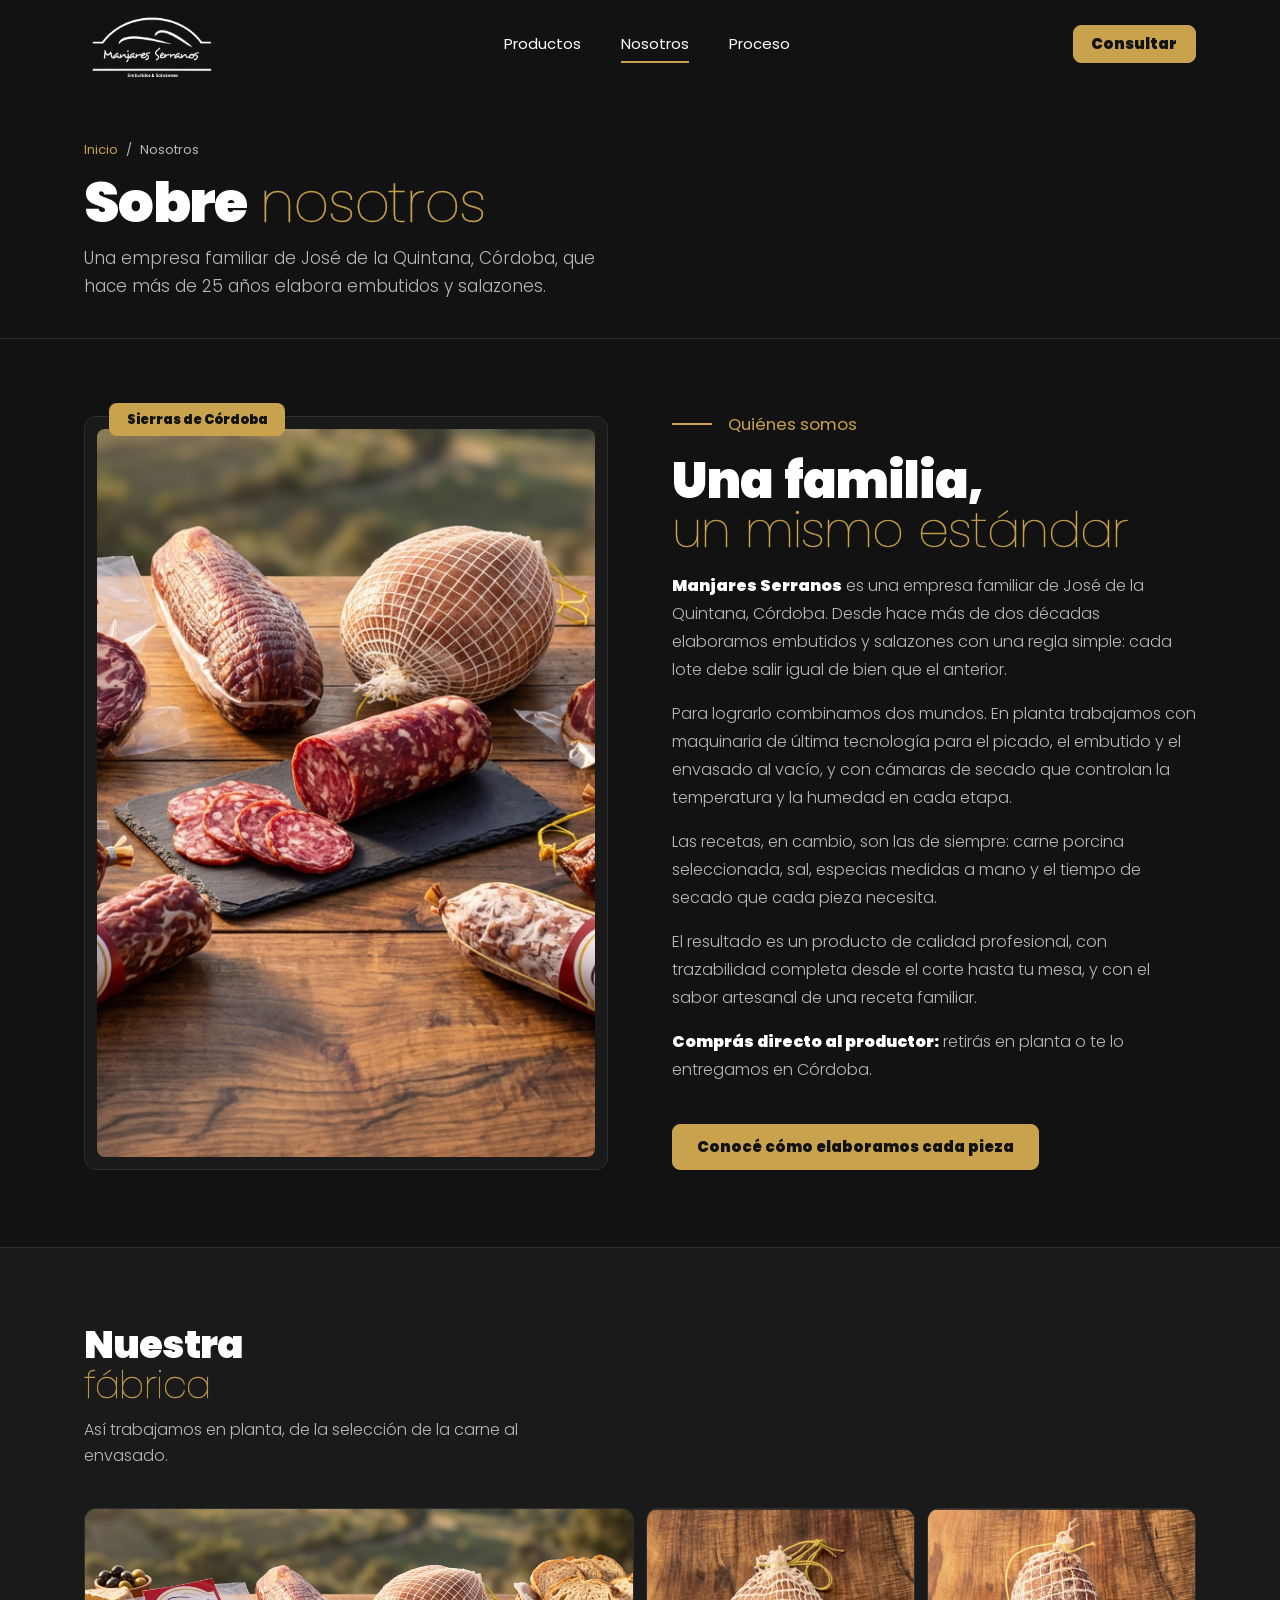
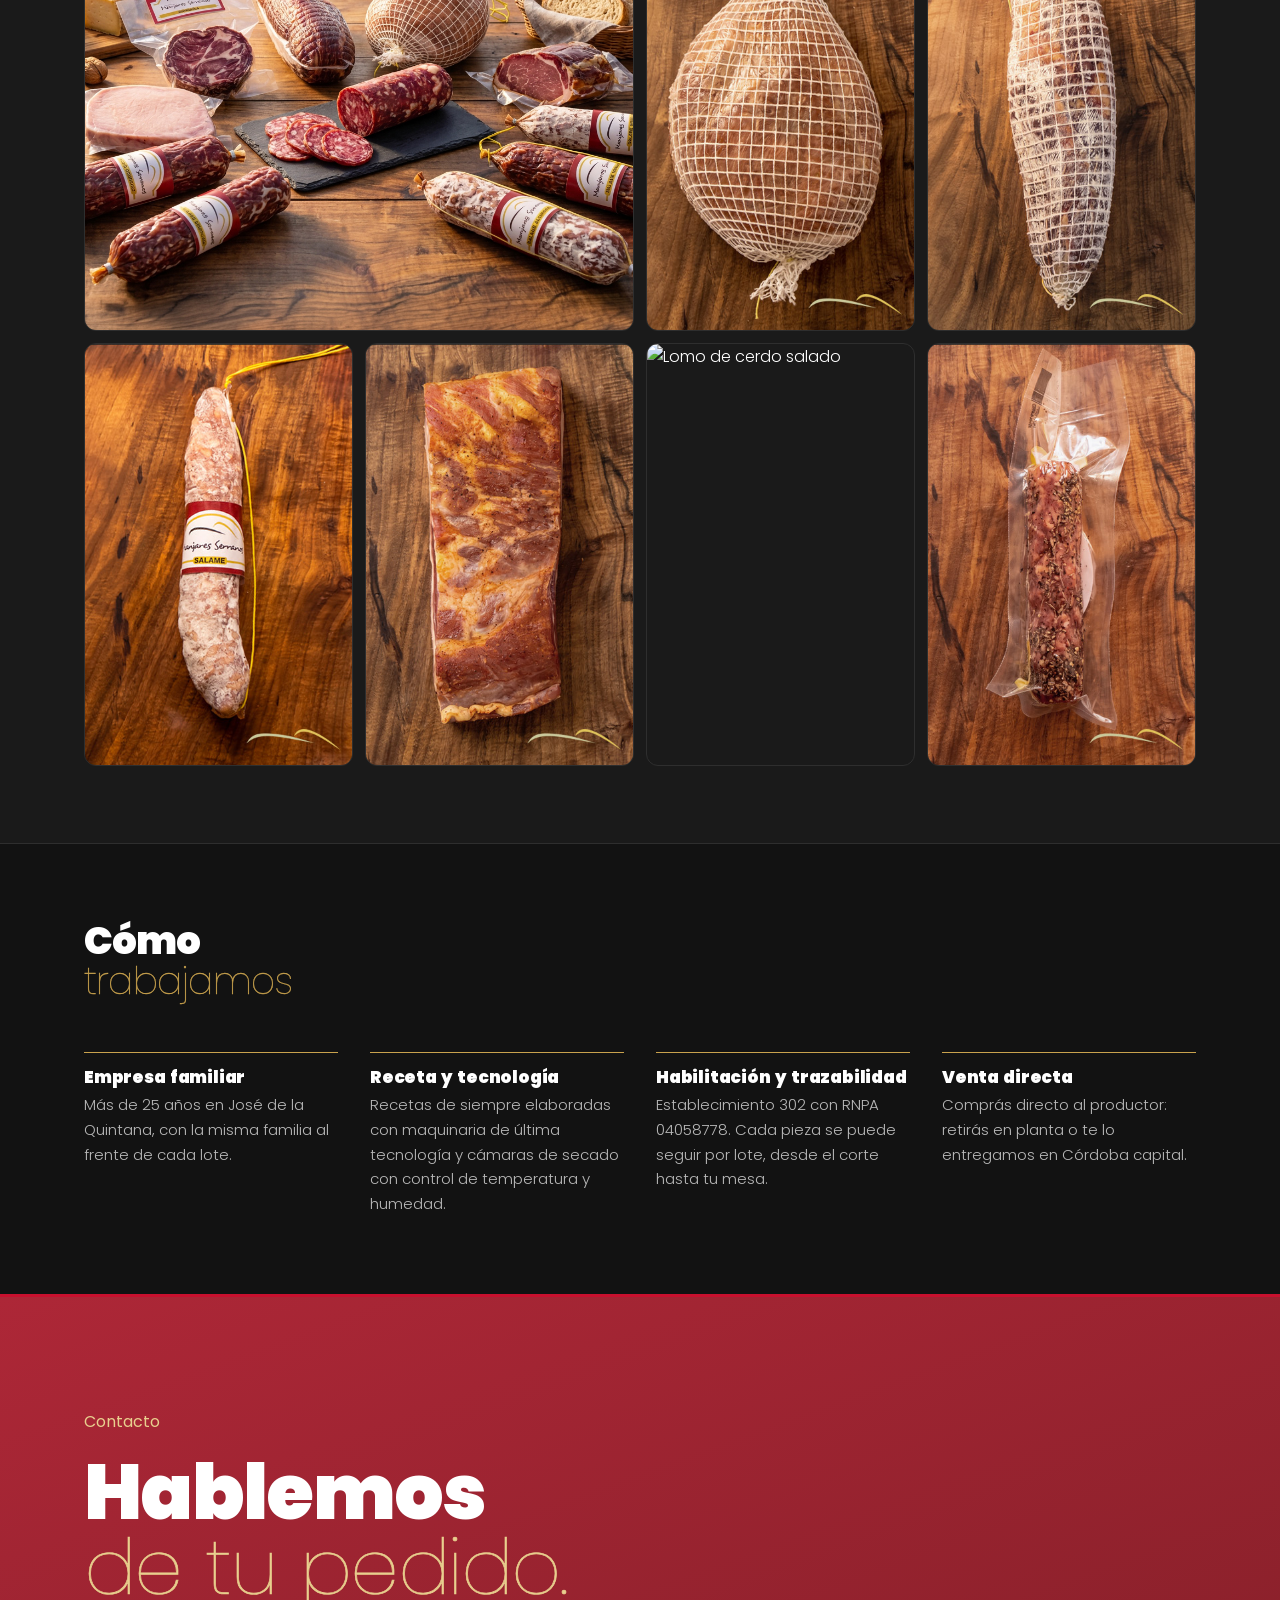
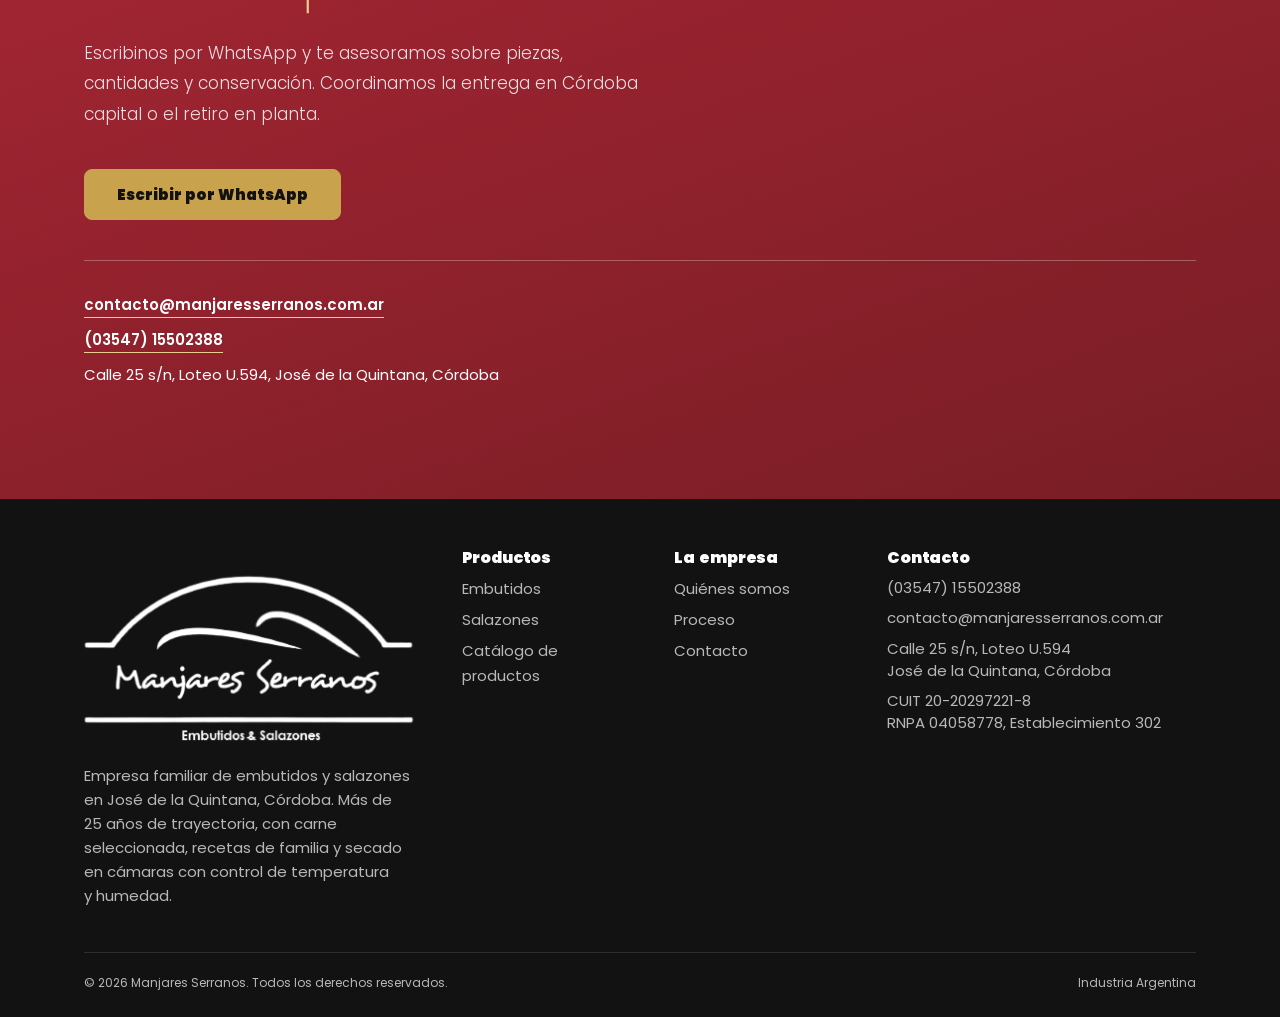
==== nosotros.html @ 12a63a14 "Subir la versión nueva del sitio desde la carpeta local Página Nosotros nueva, ventana de detalle de" ====
<!DOCTYPE html>
<html lang="es-AR">
<head>
    <meta charset="UTF-8">
    <meta name="viewport" content="width=device-width, initial-scale=1.0">
    <meta name="theme-color" content="#121212">
    <title>Nosotros — Manjares Serranos</title>
    <meta name="description" content="Manjares Serranos es una empresa familiar de José de la Quintana, Córdoba, que elabora embutidos y salazones con recetas de familia y maquinaria de última tecnología.">
    <meta property="og:title" content="Nosotros — Manjares Serranos">
    <meta property="og:description" content="Empresa familiar de embutidos y salazones en José de la Quintana, Córdoba. Más de 25 años de trayectoria.">
    <meta property="og:type" content="website">
    <meta property="og:url" content="https://manjaresserranos.com.ar/nosotros.html">
    <meta property="og:locale" content="es_AR">
    <meta name="twitter:card" content="summary_large_image">
    <link rel="canonical" href="https://manjaresserranos.com.ar/nosotros.html">
    <link rel="icon" href="img/logo.png">
    <link rel="preconnect" href="https://fonts.googleapis.com">
    <link rel="preconnect" href="https://fonts.gstatic.com" crossorigin>
    <link href="https://fonts.googleapis.com/css2?family=Poppins:wght@100;200;300;400;900&display=swap" rel="stylesheet">
    <link rel="stylesheet" href="css/style.css">
</head>
<body>
    <a href="#main" class="skip-link">Ir al contenido</a>

    <header class="site-header" id="header">
        <div class="wrap header-inner">
            <a href="index.html" class="header-logo" aria-label="Manjares Serranos, inicio">
                <img src="img/logo.png" alt="Manjares Serranos" width="121" height="64">
            </a>
            <nav class="header-nav" aria-label="Principal">
                <a href="productos.html" class="nav-link">Productos</a>
                <a href="nosotros.html" class="nav-link" aria-current="page">Nosotros</a>
                <a href="proceso.html" class="nav-link">Proceso</a>
            </nav>
            <a href="https://wa.me/54354715502388" class="btn header-cta" target="_blank" rel="noopener">Consultar</a>
            <button class="menu-toggle" id="menuToggle" aria-label="Abrir menú" aria-expanded="false" aria-controls="mobileNav">
                <span></span><span></span><span></span>
            </button>
        </div>
    </header>

    <nav class="mobile-nav" id="mobileNav" aria-label="Menú móvil">
        <a href="productos.html" class="mobile-nav-link">Productos</a>
        <a href="nosotros.html" class="mobile-nav-link">Nosotros</a>
        <a href="proceso.html" class="mobile-nav-link">Proceso</a>
        <a href="https://wa.me/54354715502388" class="btn btn-gold" target="_blank" rel="noopener">Consultar por WhatsApp</a>
    </nav>

    <main id="main">
        <section class="page-head">
            <div class="wrap">
                <nav class="crumbs" aria-label="Ruta"><a href="index.html">Inicio</a><span aria-hidden="true">/</span><span>Nosotros</span></nav>
                <h1>Sobre <span class="t">nosotros</span></h1>
                <p>Una empresa familiar de José de la Quintana, Córdoba, que hace más de 25 años elabora embutidos y salazones.</p>
            </div>
        </section>

        <section class="section" aria-labelledby="about-title">
            <div class="wrap about">
                <div class="about-photo"><img src="img/home-sin-logo.jpg" alt="Selección de embutidos y salazones Manjares Serranos sobre una mesa de madera" loading="lazy" width="1376" height="768"><span class="about-badge">Sierras de Córdoba</span></div>
                <div class="about-copy">
                    <span class="about-label">Quiénes somos</span>
                    <h2 id="about-title">Una familia, <span class="t">un mismo estándar</span></h2>
                    <p><strong>Manjares Serranos</strong> es una empresa familiar de José de la Quintana, Córdoba. Desde hace más de dos décadas elaboramos embutidos y salazones con una regla simple: cada lote debe salir igual de bien que el anterior.</p>
                    <p>Para lograrlo combinamos dos mundos. En planta trabajamos con maquinaria de última tecnología para el picado, el embutido y el envasado al vacío, y con cámaras de secado que controlan la temperatura y la humedad en cada etapa.</p>
                    <p>Las recetas, en cambio, son las de siempre: carne porcina seleccionada, sal, especias medidas a mano y el tiempo de secado que cada pieza necesita.</p>
                    <p>El resultado es un producto de calidad profesional, con trazabilidad completa desde el corte hasta tu mesa, y con el sabor artesanal de una receta familiar.</p>
                    <p><strong>Comprás directo al productor:</strong> retirás en planta o te lo entregamos en Córdoba.</p>
                    <a href="proceso.html" class="text-link">Conocé cómo elaboramos cada pieza</a>
                </div>
            </div>
        </section>
        </section>

        <section class="section stages-band" aria-labelledby="fab-title">
            <div class="wrap">
                <div class="section-head">
                    <h2 id="fab-title">Nuestra <span class="t">fábrica</span></h2>
                    <p>Así trabajamos en planta, de la selección de la carne al envasado.</p>
                </div>
                <ul class="gallery">
                    <li class="gallery-wide"><img src="img/home-sin-logo.jpg" alt="Mesa con salames, bondiola, jamón y lomo de Manjares Serranos" loading="lazy" width="1376" height="768"></li>
                    <li><img src="img/Jamoncito-crudo-serrano.jpg" alt="Jamoncito crudo serrano en red" loading="lazy" width="400" height="631"></li>
                    <li><img src="img/Bondiola-en-red.jpg" alt="Bondiola de cerdo en red" loading="lazy" width="400" height="631"></li>
                    <li><img src="img/Salame-tripa-de-vaca.jpg" alt="Salames en tripa natural" loading="lazy" width="400" height="631"></li>
                    <li><img src="img/Panceta-en-plancha.jpg" alt="Panceta en plancha" loading="lazy" width="400" height="631"></li>
                    <li><img src="img/lomo-salado.jpg" alt="Lomo de cerdo salado" loading="lazy" width="400" height="631"></li>
                    <li><img src="img/Salame-aromatizado-Pimienta.jpg" alt="Salame aromatizado con pimienta" loading="lazy" width="400" height="631"></li>
                </ul>
            </div>
        </section>

        <section class="section" aria-labelledby="val-title">
            <div class="wrap">
                <div class="section-head"><h2 id="val-title">Cómo <span class="t">trabajamos</span></h2></div>
                <div class="reasons reasons-four">
                    <article class="reason"><h3>Empresa familiar</h3><p>Más de 25 años en José de la Quintana, con la misma familia al frente de cada lote.</p></article>
                    <article class="reason"><h3>Receta y tecnología</h3><p>Recetas de siempre elaboradas con maquinaria de última tecnología y cámaras de secado con control de temperatura y humedad.</p></article>
                    <article class="reason"><h3>Habilitación y trazabilidad</h3><p>Establecimiento 302 con RNPA 04058778. Cada pieza se puede seguir por lote, desde el corte hasta tu mesa.</p></article>
                    <article class="reason"><h3>Venta directa</h3><p>Comprás directo al productor: retirás en planta o te lo entregamos en Córdoba capital.</p></article>
                </div>
            </div>
        </section>

        <section class="cta" id="contacto" aria-labelledby="cta-title">
            <div class="wrap">
                <div>
                    <p class="cta-label">Contacto</p>
                    <h2 id="cta-title">Hablemos <span class="t">de tu pedido.</span></h2>
                    <p class="cta-text">Escribinos por WhatsApp y te asesoramos sobre piezas, cantidades y conservación. Coordinamos la entrega en Córdoba capital o el retiro en planta.</p>
                    <a href="https://wa.me/54354715502388" class="btn" target="_blank" rel="noopener">Escribir por WhatsApp</a>
                </div>
                <address class="cta-contact">
                    <a href="mailto:contacto@manjaresserranos.com.ar">contacto@manjaresserranos.com.ar</a>
                    <a href="tel:+54354715502388">(03547) 15502388</a>
                    <span>Calle 25 s/n, Loteo U.594, José de la Quintana, Córdoba</span>
                </address>
            </div>
        </section>
    </main>

    <footer class="site-footer">
        <div class="wrap">
            <div class="footer-grid">
                <div class="footer-brand">
                    <img src="img/logo.png" alt="Manjares Serranos" class="footer-logo" width="159" height="84">
                    <p>Empresa familiar de embutidos y salazones en José de la Quintana, Córdoba. Más de 25 años de trayectoria, con carne seleccionada, recetas de familia y secado en cámaras con control de temperatura y humedad.</p>
                </div>
                <div>
                    <h2 class="footer-title">Productos</h2>
                    <div class="footer-links">
                        <a href="productos.html#embutidos">Embutidos</a>
                        <a href="productos.html#salazones">Salazones</a>
                        <a href="productos.html">Catálogo de productos</a>
                    </div>
                </div>
                <div>
                    <h2 class="footer-title">La empresa</h2>
                    <div class="footer-links">
                        <a href="nosotros.html">Quiénes somos</a>
                        <a href="proceso.html">Proceso</a>
                        <a href="#contacto">Contacto</a>
                    </div>
                </div>
                <div>
                    <h2 class="footer-title">Contacto</h2>
                    <div class="footer-data">
                        <span>(03547) 15502388</span>
                        <span>contacto@manjaresserranos.com.ar</span>
                        <span>Calle 25 s/n, Loteo U.594<br>José de la Quintana, Córdoba</span>
                        <span>CUIT 20-20297221-8<br>RNPA 04058778, Establecimiento 302</span>
                        <!-- Data Fiscal de ARCA (ex AFIP): reemplazar CODIGO por el del formulario F.960 y descomentar
                        <a href="http://qr.afip.gob.ar/?qr=CODIGO" target="_F960AFIPInfo" rel="noopener" class="data-fiscal"><img src="http://www.afip.gob.ar/images/f960/DATAWEB.jpg" alt="Data Fiscal de ARCA" width="60" height="82" loading="lazy"></a> -->
                    </div>
                </div>
            </div>
            <div class="footer-bottom">
                <span>© 2026 Manjares Serranos. Todos los derechos reservados.</span>
                <span>Industria Argentina</span>
            </div>
        </div>
    </footer>

    <script src="js/main.js"></script>
</body>
</html>
---- css/style.css ----
/* Manjares Serranos: moderno, minimalista, de líneas rectas.
   Poppins Black contra Thin. Negro y dorado; rojo y bordó como secundarios. */
:root{
    --black:#121212;
    --ink:#1A1A1A;
    --white:#FFFFFF;
    --gray:#B8B8B8;
    --line:#2E2E2E;
    --gold:#C9A24D;
    --gold-light:#E8CF8E;
    --red:#C8102E;
    --bordo:#6B0F1F;

    --font:'Poppins','Segoe UI',system-ui,sans-serif;
    --gutter:1.25rem;
    --wide:1240px;
    --header:88px;--radius:8px;--peek:1.75rem;
    --section:clamp(3.25rem,6vw,5.5rem);
}
@media(min-width:768px){:root{--gutter:2.5rem}}
@media(min-width:1280px){:root{--gutter:4rem}}

*,*::before,*::after{box-sizing:border-box;margin:0;padding:0;border-radius:0}
html{scroll-behavior:smooth;background:var(--black);-webkit-text-size-adjust:100%}
body{font-family:var(--font);font-size:1rem;font-weight:300;line-height:1.65;color:var(--white);background:var(--black);-webkit-font-smoothing:antialiased}
body.menu-open{overflow:hidden}
img{display:block;max-width:100%;height:auto}
a{color:inherit;text-decoration:none}
button{font:inherit;color:inherit;background:none;border:0;cursor:pointer}
ul,ol{list-style:none}
h1,h2,h3{font-weight:900;line-height:1.04;letter-spacing:-.022em;word-spacing:.09em}
h2{font-size:clamp(1.5rem,3vw,2.5rem)}
/* Contraste tipográfico: Thin en dorado junto a Black */
.t{font-weight:200;color:var(--gold);letter-spacing:-.02em;word-spacing:.04em}
h2 .t{display:block}
@media(min-width:768px){.t{font-weight:100}}
::selection{background:var(--gold);color:var(--black)}
:focus-visible{outline:2px solid var(--gold);outline-offset:2px}
[id]{scroll-margin-top:calc(var(--header) + 4rem)}

.wrap{width:100%;max-width:var(--wide);margin-inline:auto;padding-inline:var(--gutter)}
.sr-only{position:absolute;width:1px;height:1px;padding:0;margin:-1px;overflow:hidden;clip:rect(0,0,0,0);border:0}
.skip-link{position:absolute;left:1rem;top:-4rem;z-index:2000;padding:.7rem 1.1rem;background:var(--gold);color:var(--black);font-weight:900}
.skip-link:focus{top:1rem}

/* Botones */
.btn{display:inline-flex;align-items:center;justify-content:center;min-height:2.875rem;padding:.6rem 1.5rem;border:1px solid var(--white);border-radius:var(--radius);font-size:.9375rem;font-weight:400;line-height:1.1;text-align:center;transition:background-color .15s,color .15s,border-color .15s}
.btn:hover{background:var(--white);color:var(--black)}
.btn-gold{background:var(--gold);border-color:var(--gold);color:var(--black);font-weight:900}
.btn-gold:hover{background:var(--white);border-color:var(--white)}
.btn-line{background:var(--red);border-color:var(--red);color:var(--white);font-weight:900}
.btn-line:hover{border-color:var(--white)}
.text-link{display:inline-flex;align-items:center;justify-content:center;min-height:2.875rem;padding:.6rem 1.5rem;border:1px solid var(--gold);border-radius:var(--radius);background:var(--gold);color:var(--black);font-size:.9375rem;font-weight:900;line-height:1.1;text-align:center;transition:background-color .15s,color .15s}
.text-link:hover{background:var(--white);border-color:var(--white);color:var(--black)}

/* Cabecera */
.site-header{position:fixed;inset:0 0 auto;z-index:1000;color:var(--white);border-bottom:1px solid transparent}
.site-header.scrolled,body.menu-open .site-header{background:var(--black);border-bottom-color:var(--line)}
.header-inner{display:flex;align-items:center;gap:2rem;height:var(--header)}
.header-logo{flex:none;display:block}
.header-logo img{height:72px;width:auto;filter:brightness(0) invert(1)}
.header-nav{display:none;gap:2.5rem;margin-inline:auto}
.nav-link{position:relative;padding:.4rem 0;color:var(--white);font-size:.9375rem;font-weight:400}
.nav-link::after{content:'';position:absolute;inset:auto 0 0;height:2px;background:var(--gold);transform:scaleX(0);transform-origin:left;transition:transform .15s}
.nav-link:hover::after,.nav-link[aria-current]::after{transform:scaleX(1)}
.header-cta{display:none;min-height:2.375rem;padding-inline:1.1rem;border-color:var(--gold);background:var(--gold);color:var(--black);font-weight:900}
.header-cta:hover{background:var(--white);border-color:var(--white);color:var(--black)}
.menu-toggle{display:flex;flex-direction:column;justify-content:center;gap:6px;width:48px;height:48px;margin-left:auto;padding:0 10px}
.menu-toggle span{display:block;height:2px;background:var(--white);transition:transform .2s,opacity .15s}
.menu-toggle[aria-expanded="true"] span:nth-child(1){transform:translateY(8px) rotate(45deg)}
.menu-toggle[aria-expanded="true"] span:nth-child(2){opacity:0}
.menu-toggle[aria-expanded="true"] span:nth-child(3){transform:translateY(-8px) rotate(-45deg)}
@media(min-width:900px){
    .header-nav{display:flex}
    .header-cta{display:inline-flex}
    .menu-toggle{display:none}
}
.mobile-nav{position:fixed;inset:0;z-index:999;display:flex;flex-direction:column;padding:calc(var(--header) + 1.5rem) var(--gutter) 2rem;background:var(--black);overflow-y:auto;visibility:hidden}
.mobile-nav.active{visibility:visible}
.mobile-nav-link{padding:1rem 0;border-bottom:1px solid var(--line);font-size:1.375rem;font-weight:900;letter-spacing:-.02em;word-spacing:.08em;line-height:1.1}
.mobile-nav .btn{margin-top:2rem}
@media(min-width:900px){.mobile-nav{display:none}}

/* Portada */
.hero{position:sticky;top:0;isolation:isolate;display:flex;flex-direction:column;justify-content:center;height:100vh;height:100svh;min-height:30rem;background:var(--black)}
@media(max-height:480px){.hero{position:relative}}
.hero-photo{position:absolute;inset:0;z-index:-1;overflow:hidden}
.hero-photo img{position:absolute;inset:0;width:100%;height:100%;max-width:none;object-fit:cover;object-position:58% top;will-change:transform}
.hero-photo::after{content:'';position:absolute;inset:0;background:linear-gradient(180deg,rgba(0,0,0,.72) 0,rgba(0,0,0,0) 150px),radial-gradient(ellipse 62% 55% at 26% 54%,rgba(0,0,0,.72) 0,rgba(0,0,0,.35) 60%,rgba(0,0,0,0) 100%),linear-gradient(180deg,rgba(0,0,0,0) 50%,rgba(0,0,0,.85) 100%)}
@media(max-width:767px){.hero-photo::after{background:linear-gradient(180deg,rgba(0,0,0,.72) 0,rgba(0,0,0,0) 120px),radial-gradient(ellipse 110% 42% at 30% 50%,rgba(0,0,0,.72) 0,rgba(0,0,0,.35) 65%,rgba(0,0,0,0) 100%),linear-gradient(180deg,rgba(0,0,0,0) 48%,rgba(0,0,0,.9) 100%)}}
.hero-copy{flex:none;padding-block:calc(var(--header) + 1rem) calc(var(--peek) + 1.5rem);will-change:transform}
/* Todo lo que sigue a la portada sube por encima como una tarjeta */
.sheet{position:relative;z-index:2;margin-top:calc(var(--peek) * -1);border-radius:1.5rem 1.5rem 0 0;background:var(--black)}
.hero-title{font-size:clamp(1.6rem,8vw,2.75rem);line-height:1;letter-spacing:-.03em;text-shadow:0 2px 28px rgba(0,0,0,.55)}
@media(min-width:768px){.hero-title{font-size:clamp(3.25rem,6.4vw,5.75rem)}}
.hero-title span{display:block}
.hero-foot{margin-top:clamp(1.5rem,2.6vw,2.25rem)}
.hero-actions{display:flex;flex-wrap:wrap;gap:.625rem}

/* Secciones */
.section{padding-block:var(--section)}
/* Hojas: la sección actual queda quieta y la siguiente se desliza por encima */
.stack{position:sticky;top:0;background:var(--black);border-radius:1.5rem 1.5rem 0 0}
.stack+.stack{border-top:1px solid var(--line);box-shadow:0 -20px 40px rgba(0,0,0,.6)}
#destacados{z-index:1}
#variedades{z-index:2}
#nosotros{z-index:3}
#contacto{z-index:4}
/* En compu cada hoja entra entera en la pantalla: arriba deja lugar al menú */
@media(min-width:768px){.stack.section{padding-block:calc(var(--header) + 2.5rem) 2.5rem}}
.section-head{display:grid;gap:.75rem;margin-bottom:clamp(1.5rem,3vw,2.5rem)}
.section-head p{max-width:30rem;color:var(--gray)}

/* Productos: grilla de líneas rectas */
.products{display:grid;grid-template-columns:repeat(2,minmax(0,1fr));gap:.75rem}
@media(min-width:720px){.products{grid-template-columns:repeat(3,minmax(0,1fr))}}
@media(min-width:1140px){.products{grid-template-columns:repeat(4,minmax(0,1fr))}}
.product{position:relative;display:flex;flex-direction:column;background:var(--black);border:1px solid var(--line);border-radius:calc(var(--radius) + 4px);transition:border-color .15s}
.product:hover,.product:focus-within{z-index:1;border-color:var(--gold)}
.product-media{position:relative}
.product-photo{position:relative;container-type:inline-size;margin:.5rem .5rem 0;aspect-ratio:400/631;overflow:hidden;border-radius:var(--radius);background:var(--ink)}
.product-photo:has(.product-name){border-radius:var(--radius) var(--radius) 0 0;background:var(--black)}
.product-photo img{width:100%;height:100%;object-fit:cover}
.product-tag{position:absolute;top:.5rem;left:.5rem;padding:.35rem .7rem;border-radius:var(--radius) 0 var(--radius) 0;background:var(--red);color:var(--white);font-size:.75rem;font-weight:400;line-height:1.3}
.product-tag-bordo{background:var(--bordo)}
.product-text{display:flex;flex:1;flex-direction:column;gap:.25rem;padding:.8rem}
@media(min-width:768px){.product-text{padding:.95rem}}
.product-kind{color:var(--gold);font-size:.8125rem;font-weight:400;line-height:1.35}
.product-name{position:absolute;inset:auto -1px -1px;padding:3rem .8rem .8rem;background:linear-gradient(180deg,rgba(18,18,18,0) 0,rgba(18,18,18,.5) 20%,rgba(18,18,18,.85) 50%,var(--black) 100%);font-size:clamp(1.25rem,2vw,2rem);font-size:clamp(1.25rem,13cqi,2.25rem);line-height:1;letter-spacing:-.02em;word-spacing:.04em;text-shadow:0 1px 12px rgba(0,0,0,.5)}
.product-name span{display:block}
/* Tercera línea del nombre: presentación (envasado al vacío) */
.product-name .v{margin-top:.45em;color:var(--white);font-size:max(.875rem,.42em);font-weight:400;line-height:1.2;letter-spacing:0;word-spacing:normal}
.detail-name .v{margin-top:.6em;color:var(--white);font-size:max(1rem,.34em);font-weight:400;line-height:1.2;letter-spacing:0;word-spacing:normal}
.product-desc{flex:1;margin-top:.25rem;color:var(--gray);font-size:.875rem;font-weight:400;line-height:1.55}
.product-link{display:flex;align-items:center;justify-content:center;min-height:2.625rem;margin-top:.8rem;padding:.5rem 1rem;border:1px solid var(--gold);border-radius:var(--radius);background:var(--gold);color:var(--black);font-size:.9375rem;font-weight:900;line-height:1.1;transition:background-color .15s,color .15s}
.product-link:hover,.product-link:focus-visible{background:var(--white);border-color:var(--white);color:var(--black)}

/* Vitrina del salame aromatizado: misma familia visual que las tarjetas */
.variety{grid-column:1/-1;display:grid;gap:clamp(1rem,2vw,1.75rem);padding:clamp(.75rem,1.6vw,1.25rem);background:var(--ink);border:1px solid var(--line);border-radius:calc(var(--radius) + 4px)}
.variety-text{display:flex;flex-direction:column;align-items:flex-start;gap:.55rem;padding:clamp(.5rem,1.6vw,1.25rem)}
.variety-text h3{font-size:clamp(1.6rem,2.2vw,2.125rem);line-height:1;overflow-wrap:anywhere}
.variety-text h3 .v{display:block;margin-top:.6rem;color:var(--white);font-size:1rem;font-weight:400;letter-spacing:0;word-spacing:normal}
.variety-text>p:not(.product-kind){max-width:24rem;color:var(--gray);font-size:.9375rem;font-weight:400;line-height:1.55}
.variety-text .text-link{margin-top:.6rem}
.variety-list{display:grid;grid-template-columns:repeat(2,minmax(0,1fr));gap:.75rem}
.variety-list li{position:relative;overflow:hidden;border:1px solid var(--line);border-radius:var(--radius);transition:border-color .15s}
.variety-list li:hover{border-color:var(--gold)}
.variety-list .product-photo{margin:0;border-radius:0}
.variety-list p{position:absolute;inset:auto -1px -1px;padding:3rem .85rem .8rem;background:linear-gradient(180deg,rgba(18,18,18,0) 0,rgba(18,18,18,.65) 45%,var(--black) 100%);color:var(--gold);font-size:clamp(1.15rem,1.8vw,1.6rem);font-weight:200;line-height:1;letter-spacing:-.02em}
@media(min-width:768px){.variety-list p{font-weight:100}}
@media(min-width:560px){.variety-list{grid-template-columns:repeat(4,minmax(0,1fr))}}
@media(min-width:1140px){.variety{grid-template-columns:minmax(0,1fr) minmax(0,3fr);align-items:center}}

/* Destacados: título en la primera columna, tres productos al lado */
.products-three{grid-template-columns:repeat(2,minmax(0,1fr))}
@media(max-width:719px){
    .products-three .product:last-child{grid-column:1/-1;display:grid;grid-template-columns:repeat(2,minmax(0,1fr));grid-template-rows:auto 1fr}
    .products-three .product:last-child .product-media{grid-column:1;grid-row:1/3;padding-bottom:.5rem}
    .products-three .product:last-child .product-text{grid-column:2}
}
@media(min-width:720px){.products-three{grid-template-columns:repeat(3,minmax(0,1fr))}}
.products.products-four{grid-template-columns:repeat(2,minmax(0,1fr))}
@media(min-width:960px){.products.products-four{grid-template-columns:repeat(4,minmax(0,1fr))}}
.section-head .section-more{justify-self:start;margin-top:.75rem}
@media(min-width:1140px){
    .featured{display:grid;grid-template-columns:minmax(0,1fr) minmax(0,3fr);grid-template-rows:auto 1fr;column-gap:2.5rem}
    .featured .section-head{grid-column:1;grid-row:1;display:block;margin-bottom:1.25rem}
    .featured .section-head p{margin-top:1rem}
    .featured h2 .t{display:block}
    .featured .products{grid-column:2;grid-row:1/3}
    .featured .section-more{margin-top:1.5rem}
}

/* Nosotros */
.about{display:grid;gap:3rem;align-items:center}
@media(min-width:1140px){.about{grid-template-columns:repeat(2,minmax(0,1fr));gap:4rem;align-items:stretch}}
.about-photo{position:relative;padding:.75rem;border:1px solid var(--line);border-radius:calc(var(--radius) + 4px);background:var(--ink);max-width:34rem}
.about-photo img{display:block;width:100%;aspect-ratio:4/5;object-fit:cover;object-position:52% 50%;border-radius:var(--radius)}
@media(min-width:1140px){
    .about-photo{max-width:none;min-height:30rem}
    .about-photo img{position:absolute;inset:.75rem;width:calc(100% - 1.5rem);height:calc(100% - 1.5rem);aspect-ratio:auto}
}
.about-badge{position:absolute;top:-.9rem;left:1.5rem;padding:.65rem 1.1rem;border-radius:var(--radius);background:var(--gold);color:var(--black);font-size:.8125rem;font-weight:900;line-height:1}
.about-label{display:flex;align-items:center;gap:1rem;margin-bottom:1.5rem;color:var(--gold);font-size:1.05rem;font-weight:400;line-height:1}
.about-label::before{content:'';flex:none;width:2.5rem;height:2px;background:var(--gold)}
.about-copy h2{margin-bottom:1.1rem;font-size:clamp(1.75rem,3.9vw,3.5rem);line-height:.98}
.about-copy p{margin-bottom:1rem;color:var(--gray);font-size:1rem;line-height:1.75}
.about-copy strong{color:var(--white);font-weight:900}
.about-copy .text-link{margin-top:1.5rem}

/* Contacto */
.cta{background:linear-gradient(160deg,#AD2737 0%,#781D24 100%);border-top:3px solid var(--red);padding-block:5rem}
.cta.stack{border-top:3px solid var(--red)}
@media(min-width:768px){.cta{padding-block:7rem}}
.cta-label{margin-bottom:1.25rem;color:var(--gold-light);font-size:1rem;font-weight:400}
.cta h2{margin-bottom:2rem;font-size:clamp(2.4rem,6vw,5rem);line-height:.98}
.cta .t{color:var(--gold-light)}
.cta-text{max-width:560px;margin-bottom:2.5rem;color:rgba(255,255,255,.85);font-size:1.0625rem;line-height:1.8}
.cta .btn{min-height:3.2rem;padding-inline:2rem;background:var(--gold);border-color:var(--gold);color:var(--black);font-weight:900}
.cta .btn:hover{background:var(--white);border-color:var(--white)}
.cta-contact{display:flex;flex-direction:column;align-items:flex-start;gap:.6rem;margin-top:2.5rem;padding-top:2rem;border-top:1px solid rgba(255,255,255,.28);font-size:.9375rem;font-style:normal;font-weight:400;line-height:1.6}
.cta-contact a{border-bottom:1px solid var(--gold-light);font-weight:600;overflow-wrap:anywhere}
.cta-contact a:hover{color:var(--gold-light)}

/* Pie */
.site-footer{padding-block:clamp(2.5rem,4vw,3.5rem) 1.5rem;color:var(--gray);font-size:.9375rem;font-weight:400}
.footer-grid{display:grid;gap:2.5rem}
@media(min-width:640px){.footer-grid{grid-template-columns:1fr 1fr}}
@media(min-width:1040px){.footer-grid{grid-template-columns:1.6fr .8fr .8fr 1.5fr;gap:3rem}}
.footer-brand{max-width:23rem;overflow:hidden}
/* El PNG trae margen transparente a los costados: se compensa para que el dibujo mida lo mismo que el texto */
.footer-logo{width:calc(100% * 379 / 332);max-width:none;height:auto;margin:0 0 1rem calc(-100% * 23 / 332);filter:brightness(0) invert(1)}
.footer-brand p{line-height:1.6;text-wrap:pretty}
.footer-title{margin-bottom:.65rem;color:var(--white);font-size:1rem;font-weight:900;letter-spacing:-.01em}
.footer-links{display:grid;gap:.4rem}
.footer-links a{justify-self:start;transition:color .15s}
.footer-links a:hover{color:var(--gold)}
.footer-data{display:grid;gap:.55rem;line-height:1.45;overflow-wrap:anywhere}
.footer-bottom{display:flex;flex-wrap:wrap;justify-content:space-between;gap:.4rem 2rem;margin-top:2.75rem;padding-top:1.25rem;border-top:1px solid var(--line);font-size:.75rem}

/* Páginas internas */
.page-head{padding-block:calc(var(--header) + clamp(1.75rem,4vw,3.25rem)) clamp(1.5rem,3vw,2.5rem);border-bottom:1px solid var(--line)}
.page-head h1{font-size:clamp(1.75rem,4.6vw,3.5rem);line-height:1;letter-spacing:-.03em}
.page-head p{max-width:34rem;margin-top:.8rem;color:var(--gray);font-size:1.0625rem}
.crumbs{display:flex;gap:.5rem;margin-bottom:.9rem;color:var(--gray);font-size:.8125rem;font-weight:400}
.crumbs a{color:var(--gold)}
.crumbs a:hover{color:var(--white)}

.catalog-nav{position:sticky;top:var(--header);z-index:900;background:var(--black);border-bottom:1px solid var(--line)}
.catalog-nav .wrap{display:flex;gap:2rem}
.catalog-nav a{display:flex;align-items:baseline;gap:.4rem;padding-block:.65rem;margin-bottom:-1px;border-bottom:2px solid transparent;font-size:.9375rem;font-weight:900;letter-spacing:-.01em}
.catalog-nav a:hover,.catalog-nav a.is-current{border-bottom-color:var(--gold)}
.catalog-nav small{color:var(--gold);font-size:.8125rem;font-weight:300}
.catalog-group{padding-top:clamp(2.25rem,4vw,3.5rem)}
/* El último grupo del catálogo deja aire antes de Contacto */
.catalog-group:has(+ .cta),#salazones{padding-bottom:var(--section)}
.catalog-group header{margin-bottom:clamp(1.1rem,2vw,1.75rem)}
.catalog-group header p{margin-top:.4rem;color:var(--gray)}

/* Proceso */
.manifesto{display:grid;gap:1.25rem;max-width:46rem}
.manifesto-title{font-size:clamp(2rem,4.4vw,3.75rem);font-weight:900;line-height:1;letter-spacing:-.03em;word-spacing:.09em}
.manifesto-title span{display:block}
.manifesto-text{max-width:34rem;color:var(--gray);font-size:1.0625rem;line-height:1.75}
.reasons{display:grid;gap:1.5rem;margin-top:clamp(2rem,4vw,3.25rem)}
@media(min-width:800px){.reasons{grid-template-columns:repeat(3,1fr);gap:2.5rem}}
.reason{padding-top:1rem;border-top:1px solid var(--gold)}
.reason h3{margin-bottom:.4rem;font-size:1.0625rem;letter-spacing:-.012em}
.reason p{max-width:27rem;color:var(--gray);font-size:.9375rem}
.stages-band{background:var(--ink);border-block:1px solid var(--line)}
.stages{display:grid;counter-reset:etapa}
.stage{counter-increment:etapa;padding:1rem 0 2rem;border-top:1px solid var(--gold)}
.stage::before{content:counter(etapa);display:block;margin-bottom:.75rem;color:var(--gold);font-size:2.25rem;font-weight:200;line-height:1;letter-spacing:-.04em}
.stage h3{margin-bottom:.35rem;font-size:1.0625rem;letter-spacing:-.012em}
.stage p{max-width:30rem;color:var(--gray);font-size:.9375rem}
@media(min-width:640px){.stages{grid-template-columns:repeat(2,1fr)}.stage{padding-right:2rem}}
@media(min-width:1024px){.stages{grid-template-columns:repeat(4,1fr)}.stage::before{font-size:2.75rem;font-weight:100}}
.tech{max-width:44rem;margin-top:clamp(1.5rem,3vw,2.5rem)}
.tech h3{margin-bottom:.6rem;font-size:1.0625rem;letter-spacing:-.012em}
.tech-line{display:flex;justify-content:space-between;gap:1.5rem;padding-block:.5rem;border-top:1px solid var(--line);font-size:.9375rem}
.tech-line dt{color:var(--gray)}
.tech-line dd{font-weight:400;text-align:right}

@media(prefers-reduced-motion:reduce){
    html{scroll-behavior:auto}
    *,*::before,*::after{animation:none!important;transition:none!important}
}


/* Detalle de producto: ventana que se abre al tocar una tarjeta */
.product,.variety-list li{cursor:pointer}
.product-open{display:block;width:100%;padding:0;border:0;background:none;color:inherit;font:inherit;letter-spacing:inherit;word-spacing:inherit;text-align:left;cursor:pointer}
.product-open:focus-visible,.variety-list li:focus-visible{outline:2px solid var(--gold);outline-offset:3px}
html:has(.detail[open]){overflow:hidden}
.detail{width:min(25rem,calc(100% - 2rem));max-width:none;max-height:calc(100svh - 2rem);margin:auto;padding:0;border:0;background:transparent;color:var(--white);overflow:visible}
.detail::backdrop{background:rgba(0,0,0,.78);backdrop-filter:blur(4px)}
.detail[open]{animation:detail-in .22s ease-out}
@keyframes detail-in{from{opacity:0;transform:translateY(12px) scale(.98)}}
.detail-box{position:relative;display:grid;max-height:calc(100svh - 2rem);overflow:auto;background:var(--ink);border:1px solid var(--line);border-radius:calc(var(--radius) + 8px)}
.detail-photo{position:relative;background:var(--black)}
.detail-photo img{display:block;width:100%;height:min(52svh,30rem);object-fit:cover}
.detail-photo .product-tag{top:1rem;left:1rem;border-radius:var(--radius)}
.detail-text{display:flex;flex-direction:column;align-items:flex-start;justify-content:center;gap:.9rem;padding:clamp(1.5rem,4vw,3rem)}
.detail-text .product-kind{font-size:.9375rem}
.detail-name{font-size:clamp(2rem,4.5vw,3.5rem);line-height:1}
.detail-name span{display:block}
.detail-desc{max-width:28rem;color:var(--gray);font-size:1.0625rem;line-height:1.7}
.detail-cta{margin-top:.75rem}
@media(min-width:760px){
    .detail{width:min(58rem,calc(100% - 3rem))}
    .detail-box{grid-template-columns:minmax(0,23rem) minmax(0,1fr)}
    .detail-photo img{height:100%;min-height:min(36rem,calc(100svh - 2rem))}
}
.detail-close{position:absolute;top:.75rem;right:.75rem;z-index:2;width:2.75rem;height:2.75rem;border:1px solid var(--line);border-radius:var(--radius);background:rgba(0,0,0,.6);cursor:pointer}
.detail-close::before,.detail-close::after{content:'';position:absolute;top:50%;left:50%;width:1.1rem;height:2px;background:var(--white);transform:translate(-50%,-50%) rotate(45deg)}
.detail-close::after{transform:translate(-50%,-50%) rotate(-45deg)}
.detail-close:hover{background:var(--white);border-color:var(--white)}
.detail-close:hover::before,.detail-close:hover::after{background:var(--black)}
@media(prefers-reduced-motion:reduce){.detail[open]{animation:none}}

/* Thin un poquito más gordita, sin pasar al peso siguiente de Poppins */
.t,.variety-list p,.stage::before{-webkit-text-stroke:max(.25px,.009em) currentColor;paint-order:stroke fill}

/* Página Nosotros: galería de la fábrica */
.gallery{display:grid;grid-template-columns:repeat(2,minmax(0,1fr));gap:.75rem}
.gallery li{overflow:hidden;border:1px solid var(--line);border-radius:calc(var(--radius) + 4px);background:var(--ink)}
.gallery img{width:100%;height:100%;aspect-ratio:400/631;object-fit:cover}
.gallery-wide{grid-column:span 2}
.gallery-wide img{aspect-ratio:16/9}
@media(min-width:900px){
    .gallery{grid-template-columns:repeat(4,minmax(0,1fr))}
    .gallery-wide img{aspect-ratio:auto}
}
@media(min-width:1024px){.reasons-four{grid-template-columns:repeat(4,1fr);gap:2rem}}
.data-fiscal{justify-self:start;display:block;margin-top:.4rem}
.data-fiscal img{width:60px;height:auto;border-radius:4px}
/* Tarjetas angostas (celular): la línea de presentación entra en un renglón */
@container (max-width:200px){.product-name .v{font-size:.8125rem;white-space:nowrap}}
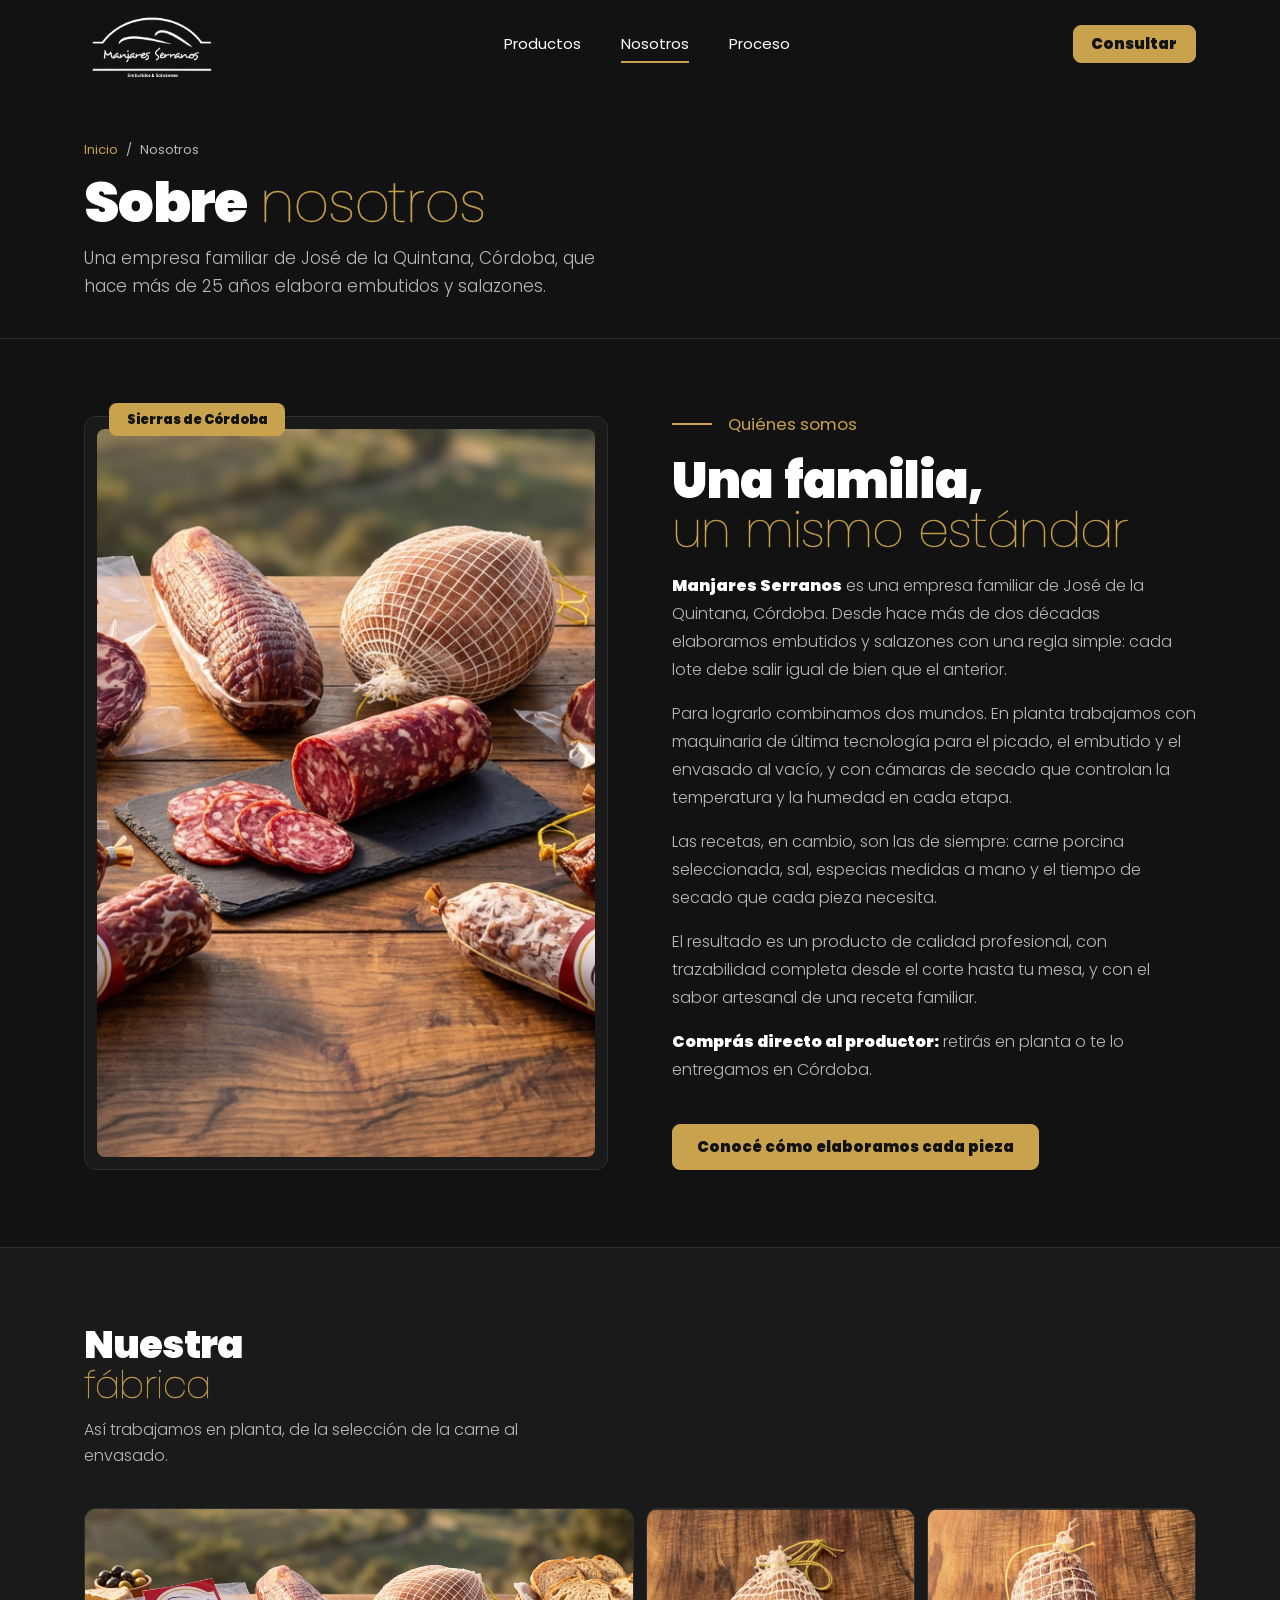
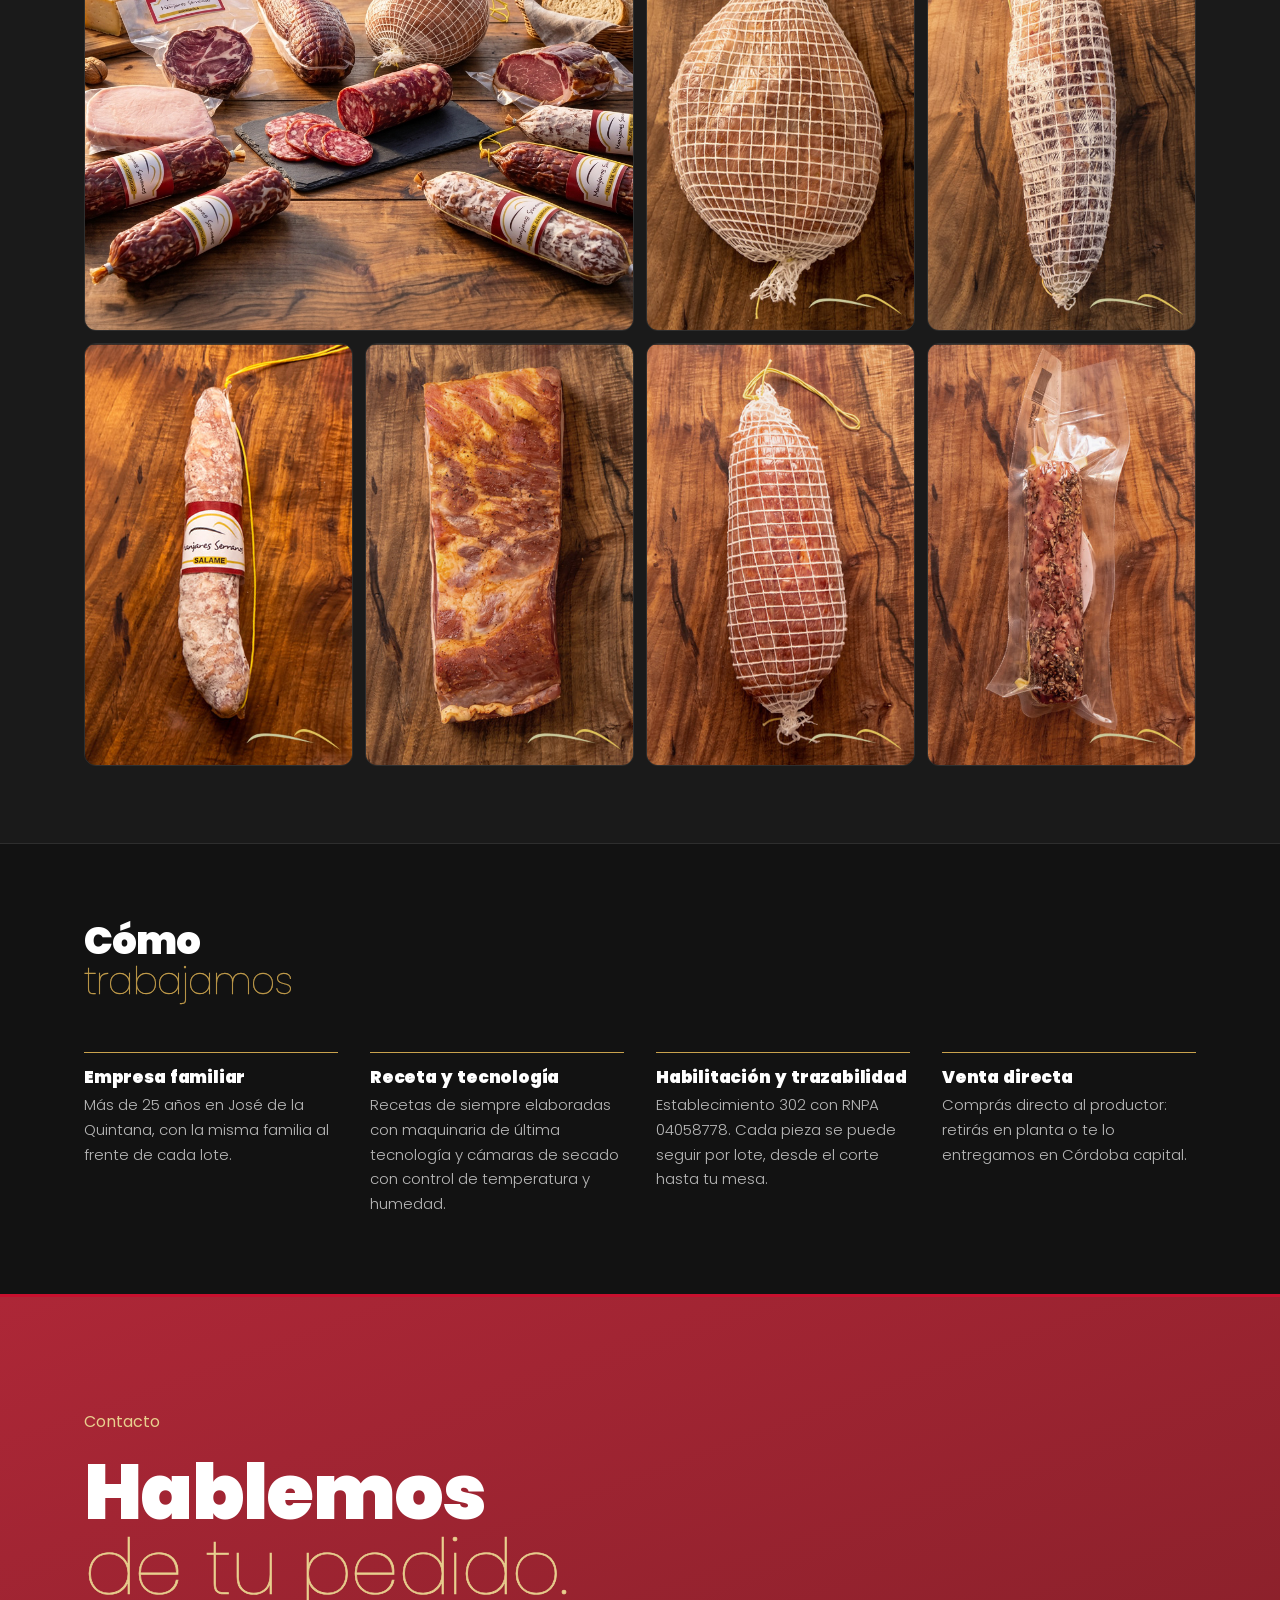
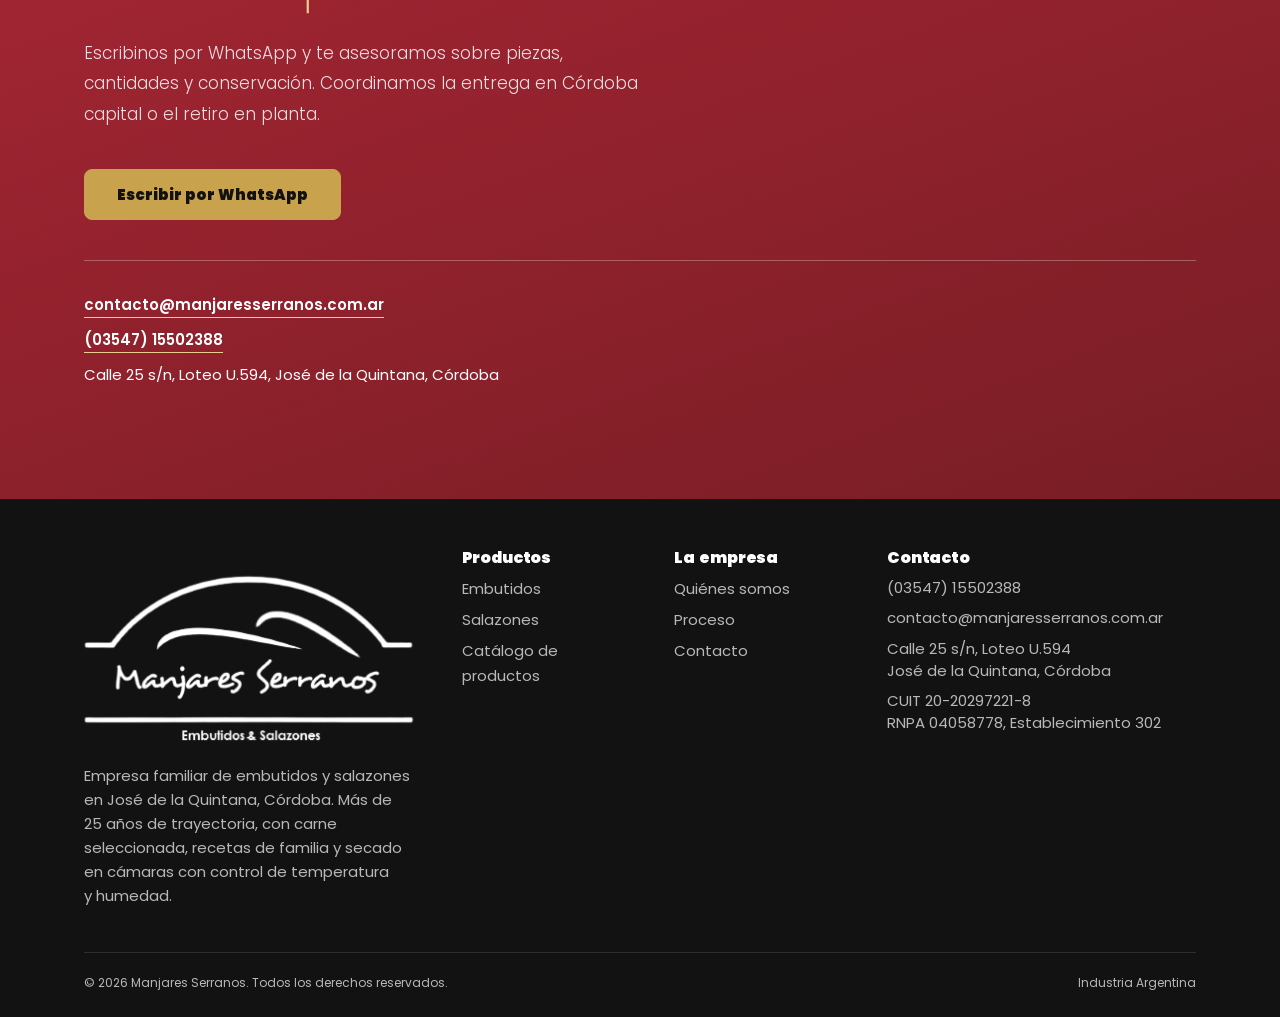
==== commit 4ffc13c3: "Reaplicar arreglos de celular y Safari sobre la versión nueva - Parallax de portada en CSS atado al " ====
--- a/nosotros.html
+++ b/nosotros.html
@@ -17,7 +17,7 @@
     <link rel="preconnect" href="https://fonts.googleapis.com">
     <link rel="preconnect" href="https://fonts.gstatic.com" crossorigin>
     <link href="https://fonts.googleapis.com/css2?family=Poppins:wght@100;200;300;400;900&display=swap" rel="stylesheet">
-    <link rel="stylesheet" href="css/style.css">
+    <link rel="stylesheet" href="css/style.css?v=20261127a">
 </head>
 <body>
     <a href="#main" class="skip-link">Ir al contenido</a>
@@ -70,7 +70,6 @@
                 </div>
             </div>
         </section>
-        </section>
 
         <section class="section stages-band" aria-labelledby="fab-title">
             <div class="wrap">
@@ -84,7 +83,7 @@
                     <li><img src="img/Bondiola-en-red.jpg" alt="Bondiola de cerdo en red" loading="lazy" width="400" height="631"></li>
                     <li><img src="img/Salame-tripa-de-vaca.jpg" alt="Salames en tripa natural" loading="lazy" width="400" height="631"></li>
                     <li><img src="img/Panceta-en-plancha.jpg" alt="Panceta en plancha" loading="lazy" width="400" height="631"></li>
-                    <li><img src="img/lomo-salado.jpg" alt="Lomo de cerdo salado" loading="lazy" width="400" height="631"></li>
+                    <li><img src="img/Lomo-Salado.jpg" alt="Lomo de cerdo salado" loading="lazy" width="400" height="631"></li>
                     <li><img src="img/Salame-aromatizado-Pimienta.jpg" alt="Salame aromatizado con pimienta" loading="lazy" width="400" height="631"></li>
                 </ul>
             </div>
@@ -161,6 +160,6 @@
         </div>
     </footer>
 
-    <script src="js/main.js"></script>
+    <script src="js/main.js?v=20261127a"></script>
 </body>
 </html>
--- a/css/style.css
+++ b/css/style.css
@@ -85,10 +85,10 @@
 .hero{position:sticky;top:0;isolation:isolate;display:flex;flex-direction:column;justify-content:center;height:100vh;height:100svh;min-height:30rem;background:var(--black)}
 @media(max-height:480px){.hero{position:relative}}
 .hero-photo{position:absolute;inset:0;z-index:-1;overflow:hidden}
-.hero-photo img{position:absolute;inset:0;width:100%;height:100%;max-width:none;object-fit:cover;object-position:58% top;will-change:transform}
+.hero-photo img{position:absolute;inset:0;width:100%;height:100%;max-width:none;object-fit:cover;object-position:58% top}
 .hero-photo::after{content:'';position:absolute;inset:0;background:linear-gradient(180deg,rgba(0,0,0,.72) 0,rgba(0,0,0,0) 150px),radial-gradient(ellipse 62% 55% at 26% 54%,rgba(0,0,0,.72) 0,rgba(0,0,0,.35) 60%,rgba(0,0,0,0) 100%),linear-gradient(180deg,rgba(0,0,0,0) 50%,rgba(0,0,0,.85) 100%)}
 @media(max-width:767px){.hero-photo::after{background:linear-gradient(180deg,rgba(0,0,0,.72) 0,rgba(0,0,0,0) 120px),radial-gradient(ellipse 110% 42% at 30% 50%,rgba(0,0,0,.72) 0,rgba(0,0,0,.35) 65%,rgba(0,0,0,0) 100%),linear-gradient(180deg,rgba(0,0,0,0) 48%,rgba(0,0,0,.9) 100%)}}
-.hero-copy{flex:none;padding-block:calc(var(--header) + 1rem) calc(var(--peek) + 1.5rem);will-change:transform}
+.hero-copy{flex:none;padding-block:calc(var(--header) + 1rem) calc(var(--peek) + 1.5rem)}
 /* Todo lo que sigue a la portada sube por encima como una tarjeta */
 .sheet{position:relative;z-index:2;margin-top:calc(var(--peek) * -1);border-radius:1.5rem 1.5rem 0 0;background:var(--black)}
 .hero-title{font-size:clamp(1.6rem,8vw,2.75rem);line-height:1;letter-spacing:-.03em;text-shadow:0 2px 28px rgba(0,0,0,.55)}
@@ -96,6 +96,16 @@
 .hero-title span{display:block}
 .hero-foot{margin-top:clamp(1.5rem,2.6vw,2.25rem)}
 .hero-actions{display:flex;flex-wrap:wrap;gap:.625rem}
+/* Parallax de la portada atado al scroll: lo anima el navegador directamente
+   (fluido también en Safari). Donde no hay soporte, la portada queda quieta. */
+@keyframes hero-photo-up{to{transform:translate3d(0,-30svh,0)}}
+@keyframes hero-copy-up{to{transform:translate3d(0,-15svh,0)}}
+@media(prefers-reduced-motion:no-preference){
+    @supports(animation-timeline:scroll()){
+        .hero-photo img{animation:hero-photo-up linear both;animation-timeline:scroll(root);animation-range:0 100svh}
+        .hero-copy{animation:hero-copy-up linear both;animation-timeline:scroll(root);animation-range:0 100svh}
+    }
+}
 
 /* Secciones */
 .section{padding-block:var(--section)}
@@ -316,3 +326,14 @@
 .data-fiscal img{width:60px;height:auto;border-radius:4px}
 /* Tarjetas angostas (celular): la línea de presentación entra en un renglón */
 @container (max-width:200px){.product-name .v{font-size:.8125rem;white-space:nowrap}}
+
+/* Portada en celular: la foto es apaisada y a pantalla completa se recortaba
+   casi toda. Ocupa el 80% de arriba (se ven más productos), se funde a negro
+   abajo y el texto queda sobre la parte baja de la foto. */
+@media(max-width:767px) and (orientation:portrait){
+    .hero{justify-content:flex-end}
+    .hero-photo img{inset:0 0 auto;height:80svh;object-position:50% 60%}
+    .hero-photo::after{background:linear-gradient(180deg,rgba(0,0,0,.65) 0,rgba(0,0,0,0) 110px),linear-gradient(180deg,rgba(0,0,0,0) 38svh,rgba(0,0,0,.55) 58svh,rgba(0,0,0,.85) 72svh,#000 80svh)}
+    .hero-copy{padding-bottom:calc(var(--peek) + 1.75rem)}
+    .hero-actions .btn{flex:1 1 100%}
+}
